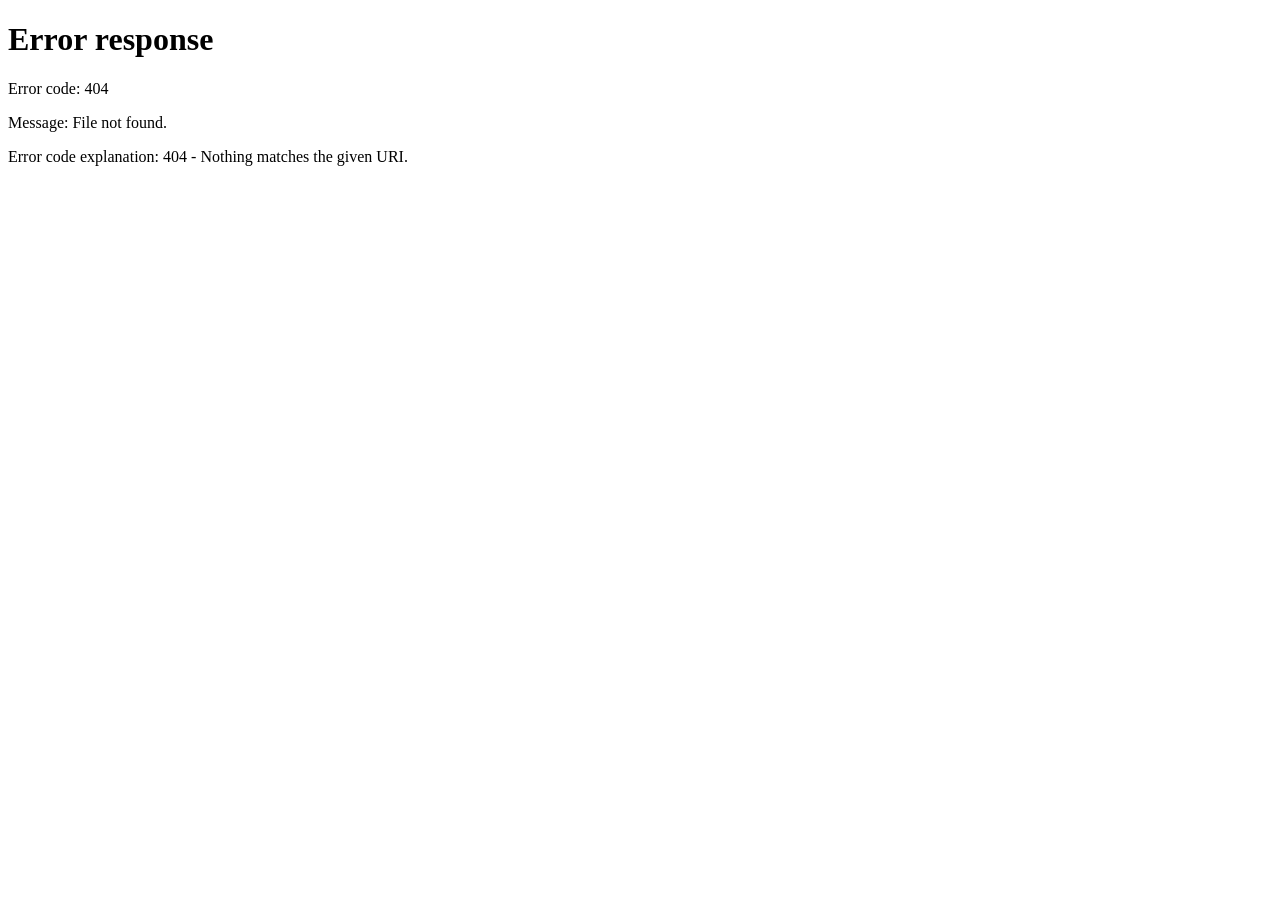
==== frontend/debug_ui.html @ 491b5696 "Create debug_ui.html" ====
<!DOCTYPE html>
<html lang="en">
<head>
  <meta charset="UTF-8">
  <title>Debug UI</title>
</head>
<body>
  <h1>Injecting Debug Data...</h1>
  <script>
    const mockData = {
        data: {
            summary: {
                meetingSummary: "The team discussed the Q1 roadmap, focusing on the new AI features and mobile optimization. Budget constraints were raised as a primary risk.",
                participants: ["Alice", "Bob", "Charlie", "David"],
                keyPoints: [
                    "Mobile traffic has increased by 40%.",
                    "The new API endpoint is ready for testing.",
                    "Design resources are currently stretched thin."
                ],
                decisions: [
                    "Go ahead with the React Native migration.",
                    "Hire one new contract designer."
                ],
                risks: [
                    "Timeline might slip if backend integration is delayed.",
                    "Budget for Q2 is tight."
                ],
                topics: ["Roadmap", "Mobile", "Budget", "Hiring"]
            },
            actionItems: {
                summary: { totalTasks: 3, assignedTasks: 2, flaggedItems: 1 },
                actionItems: [
                    { task: "Finalize API specs", owner: "Alice", deadline: "2024-02-10", priority: "high", flagged: false },
                    { task: "Update mobile mockups", owner: "Bob", deadline: "2024-02-12", priority: "medium", flagged: false },
                    { task: "Review Q2 budget proposals", owner: "UNASSIGNED", deadline: "2024-02-15", priority: "high", flagged: true, flagReason: "Missing owner" }
                ]
            },
            followUps: {
                escalations: [
                   { issue: "Budget overflow", escalateTo: "Finance Dept", reason: "Requires approval > $10k" } 
                ],
                nextMeetingSuggestion: {
                    recommended: true,
                    suggestedTimeframe: "Next Tuesday 10:00 AM",
                    agenda: ["Budget Approval", "API Demo"],
                    requiredAttendees: ["Alice", "Bob", "Finance Rep"]
                },
                followUpActions: [
                    { type: "email", action: "Email Finance about budget overflow", urgency: "high", suggestedDate: "Tomorrow" },
                    { type: "meeting", action: "Schedule sync with Design team", urgency: "medium" }
                ]
            }
        }
    };

    sessionStorage.setItem('meetingResults', JSON.stringify(mockData));
    console.log("Mock data injected. Redirecting...");
    setTimeout(() => {
        window.location.href = 'results.html';
    }, 500);
  </script>
</body>
</html>
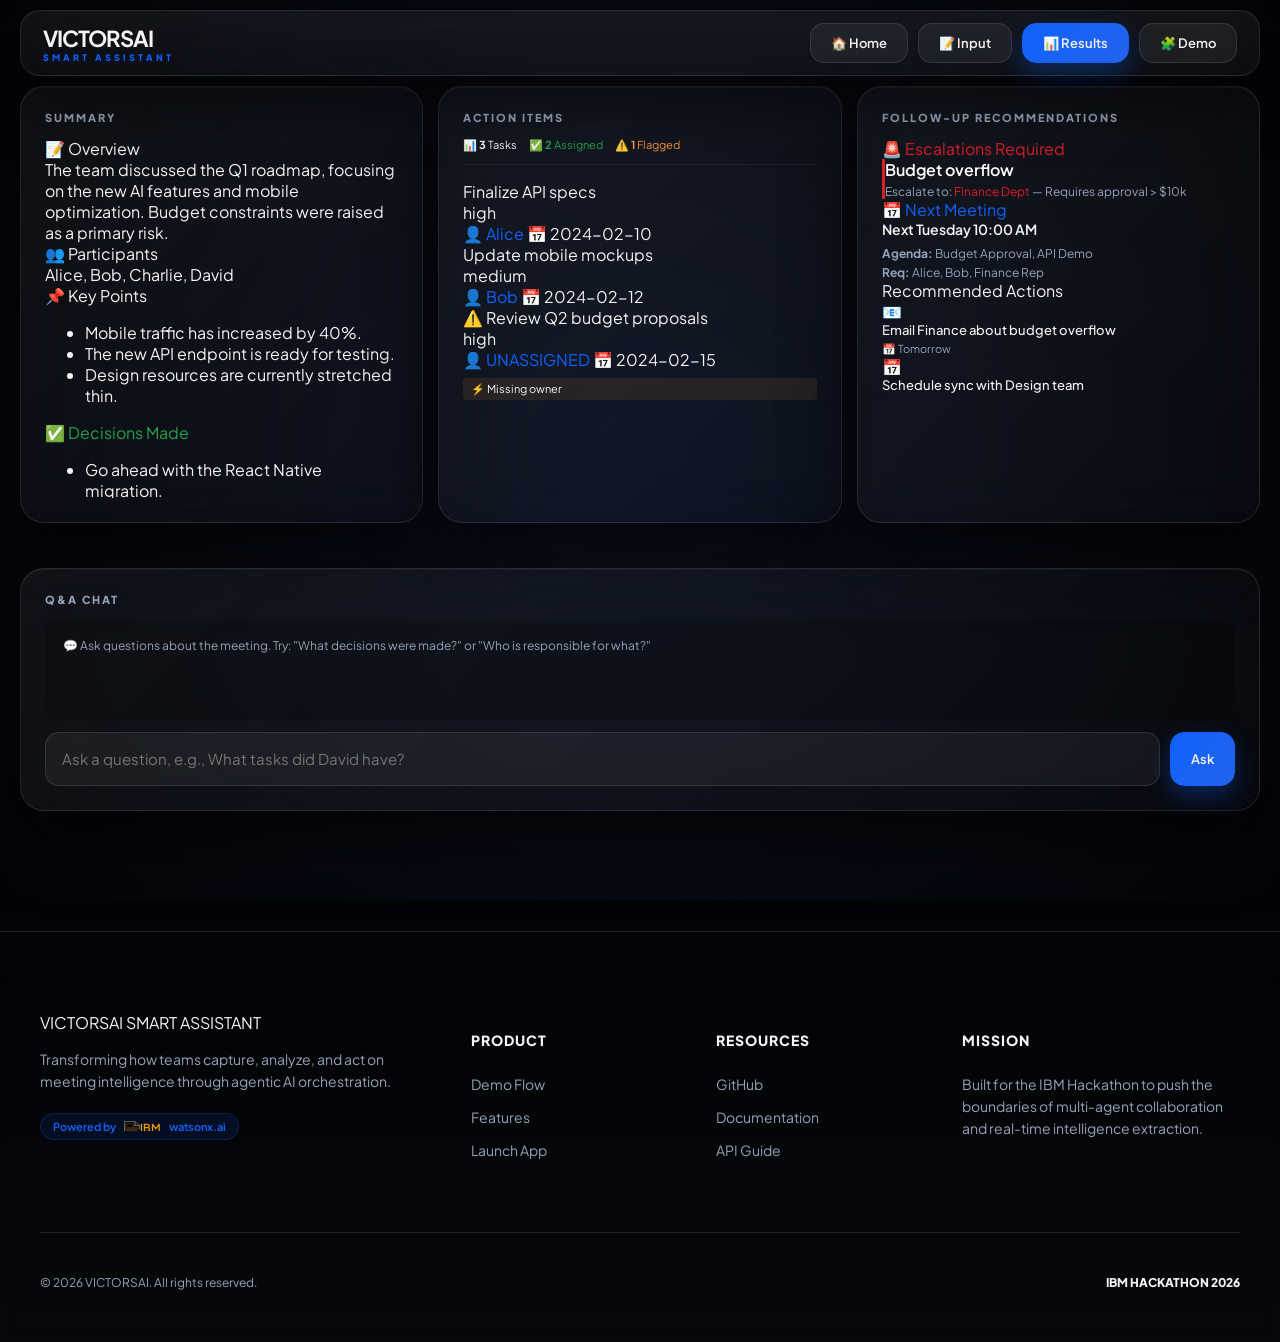
==== commit abb27431: "Update debug_ui.html" ====
--- a/frontend/debug_ui.html
+++ b/frontend/debug_ui.html
@@ -3,6 +3,10 @@
 <head>
   <meta charset="UTF-8">
   <title>Debug UI</title>
+  <link rel="apple-touch-icon" sizes="180x180" href="apple-touch-icon.png">
+  <link rel="icon" type="image/png" sizes="32x32" href="favicon-32x32.png">
+  <link rel="icon" type="image/png" sizes="16x16" href="favicon-16x16.png">
+  <link rel="manifest" href="site.webmanifest">
 </head>
 <body>
   <h1>Injecting Debug Data...</h1>
